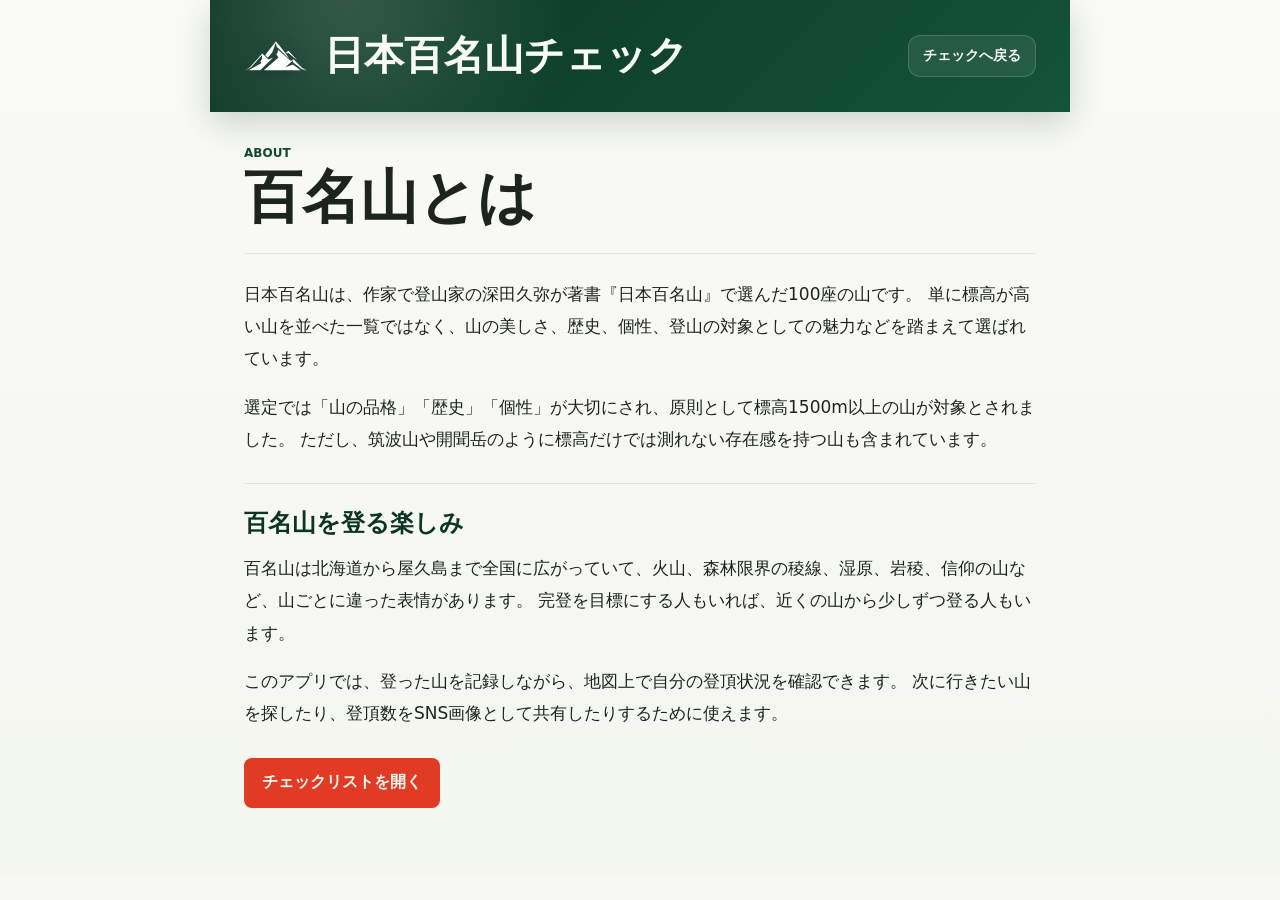
==== about.html @ 165fc1d6 "百名山とはを追加" ====
<!doctype html>
<html lang="ja">
  <head>
    <meta charset="utf-8" />
    <meta name="viewport" content="width=device-width, initial-scale=1" />
    <meta name="theme-color" content="#f6f2e9" />
    <meta
      name="description"
      content="日本百名山の由来、選定の考え方、楽しみ方を紹介するページ。"
    />
    <title>百名山とは | 日本百名山チェック</title>
    <link rel="stylesheet" href="./styles.css" />
  </head>
  <body>
    <div class="app-shell">
      <header class="site-header">
        <a class="brand-lockup brand-link" href="./index.html" aria-label="日本百名山チェックへ戻る">
          <div class="brand-mark" aria-hidden="true">
            <img src="./assets/brand-logo-white-transparent.png" width="64" height="46" alt="" />
          </div>
          <div>
            <p class="eyebrow">Hyakumeizan Badge</p>
            <h1>日本百名山チェック</h1>
          </div>
        </a>
        <a class="header-link" href="./index.html">チェックへ戻る</a>
      </header>

      <main class="content-page" aria-labelledby="aboutTitle">
        <p class="eyebrow">About</p>
        <h2 id="aboutTitle">百名山とは</h2>

        <section class="content-section">
          <p>
            日本百名山は、作家で登山家の深田久弥が著書『日本百名山』で選んだ100座の山です。
            単に標高が高い山を並べた一覧ではなく、山の美しさ、歴史、個性、登山の対象としての魅力などを踏まえて選ばれています。
          </p>
          <p>
            選定では「山の品格」「歴史」「個性」が大切にされ、原則として標高1500m以上の山が対象とされました。
            ただし、筑波山や開聞岳のように標高だけでは測れない存在感を持つ山も含まれています。
          </p>
        </section>

        <section class="content-section">
          <h3>百名山を登る楽しみ</h3>
          <p>
            百名山は北海道から屋久島まで全国に広がっていて、火山、森林限界の稜線、湿原、岩稜、信仰の山など、山ごとに違った表情があります。
            完登を目標にする人もいれば、近くの山から少しずつ登る人もいます。
          </p>
          <p>
            このアプリでは、登った山を記録しながら、地図上で自分の登頂状況を確認できます。
            次に行きたい山を探したり、登頂数をSNS画像として共有したりするために使えます。
          </p>
        </section>

        <a class="primary-link" href="./index.html">チェックリストを開く</a>
      </main>
    </div>
  </body>
</html>
---- styles.css ----
:root {
  color-scheme: light;
  --paper: #f7f8f4;
  --paper-strong: #ffffff;
  --ink: #1d2420;
  --muted: #707a74;
  --line: #e1e5dd;
  --forest: #124733;
  --forest-dark: #0b3424;
  --accent: #e13b25;
  --accent-dark: #b92d1d;
  --ash: #8a918c;
  --shadow: 0 18px 50px rgba(22, 35, 28, 0.1);
  --soft-shadow: 0 8px 22px rgba(22, 35, 28, 0.08);
}

* {
  box-sizing: border-box;
}

html {
  min-height: 100%;
  background: var(--paper);
}

body {
  margin: 0;
  min-height: 100%;
  color: var(--ink);
  font-family: Inter, ui-sans-serif, system-ui, -apple-system, BlinkMacSystemFont, "Hiragino Sans", "Yu Gothic", sans-serif;
  font-feature-settings: "palt";
  background:
    linear-gradient(180deg, #f9faf6 0%, var(--paper) 46%, #f4f6f0 100%);
}

body.modal-open {
  overflow: hidden;
}

button,
input,
select {
  font: inherit;
}

button {
  cursor: pointer;
}

.app-shell {
  width: min(860px, 100%);
  margin: 0 auto;
  padding: 0 0 32px;
  background: transparent;
}

.site-header {
  display: flex;
  align-items: center;
  justify-content: space-between;
  gap: 18px;
  min-height: 112px;
  padding: 20px 34px;
  background:
    radial-gradient(circle at 16% 0%, rgba(255, 255, 255, 0.16), transparent 220px),
    linear-gradient(135deg, #0b3424, #15533b);
  color: #f8fbf7;
  box-shadow: 0 12px 32px rgba(11, 52, 36, 0.18);
}

.site-header > .brand-lockup {
  display: flex;
}

.header-menu {
  position: relative;
  flex: 0 0 auto;
}

.menu-button {
  display: inline-flex;
  flex-direction: column;
  align-items: center;
  justify-content: center;
  gap: 4px;
  width: 48px;
  height: 48px;
  border: 1px solid rgba(255, 255, 255, 0.16);
  border-radius: 14px;
  background: rgba(255, 255, 255, 0.08);
  backdrop-filter: blur(8px);
}

.menu-button span {
  display: block;
  width: 22px;
  height: 2px;
  border-radius: 999px;
  background: #f8fbf7;
  box-shadow: none;
}

.menu-popover {
  position: absolute;
  top: calc(100% + 8px);
  right: 0;
  z-index: 10;
  min-width: 170px;
  padding: 6px;
  border: 1px solid var(--line);
  border-radius: 14px;
  background: rgba(255, 255, 255, 0.96);
  box-shadow: var(--shadow);
}

.menu-popover[hidden] {
  display: none;
}

.menu-popover button,
.menu-popover a {
  display: flex;
  align-items: center;
  width: 100%;
  min-height: 38px;
  padding: 0 10px;
  border: 0;
  border-radius: 10px;
  background: transparent;
  color: var(--forest-dark);
  text-align: left;
  text-decoration: none;
  font-weight: 700;
}

.menu-popover button:hover,
.menu-popover button:focus-visible,
.menu-popover a:hover,
.menu-popover a:focus-visible {
  background: rgba(44, 85, 65, 0.08);
}

.brand-lockup,
.mini-lockup {
  display: flex;
  align-items: center;
  gap: 16px;
}

.brand-link {
  color: inherit;
  text-decoration: none;
}

.brand-mark,
.mini-mark,
.summit-badge {
  display: inline-flex;
  align-items: center;
  justify-content: center;
  flex: 0 0 auto;
  border-radius: 999px;
  background: var(--forest-dark);
  color: #fffaf0;
}

.brand-mark {
  width: 64px;
  height: 46px;
  overflow: hidden;
  border-radius: 0;
  background: transparent;
  box-shadow: none;
  color: #f8fbf7;
}

.mini-mark {
  width: 42px;
  height: 42px;
}

.summit-badge {
  width: 92px;
  height: 92px;
  margin-left: 0;
  background: linear-gradient(145deg, #0e3e2c, #18543d);
  box-shadow: var(--soft-shadow);
}

.brand-mark img,
.mini-mark img,
.summit-badge img {
  display: block;
  width: 86%;
  height: 86%;
  object-fit: contain;
  filter: drop-shadow(0 4px 10px rgba(0, 0, 0, 0.18));
}

.brand-mark img {
  width: 100%;
  height: 100%;
}

.eyebrow {
  margin: 0 0 6px;
  color: var(--forest);
  font-size: 12px;
  font-weight: 800;
  letter-spacing: 0;
  text-transform: uppercase;
}

.progress-head .eyebrow {
  margin: 0 0 8px;
  color: var(--forest);
  font-size: 18px;
  font-weight: 800;
}

.site-header .eyebrow {
  display: none;
}

h1,
h2 {
  margin: 0;
  line-height: 1.05;
  letter-spacing: 0;
}

h1 {
  color: inherit;
  font-size: clamp(28px, 4.8vw, 38px);
  font-weight: 700;
  line-height: 1.2;
  text-shadow: none;
}

.site-header h1 {
  font-family: "Hiragino Sans", "Hiragino Kaku Gothic ProN", "Yu Gothic UI", "Yu Gothic", system-ui, sans-serif;
  font-size: clamp(28px, 4.6vw, 40px);
  font-weight: 700;
  line-height: 1.18;
}

h2 {
  font-size: 20px;
}

.format-badge {
  display: inline-flex;
  align-items: center;
  justify-content: center;
  min-width: 70px;
  height: 40px;
  border-radius: 999px;
  background: var(--forest-dark);
  color: #fffdf8;
  font-weight: 900;
}

.header-link {
  display: inline-flex;
  align-items: center;
  justify-content: center;
  min-height: 42px;
  padding: 0 14px;
  border: 1px solid rgba(255, 255, 255, 0.16);
  border-radius: 12px;
  background: rgba(255, 255, 255, 0.08);
  color: #f8fbf7;
  font-size: 14px;
  font-weight: 800;
  text-decoration: none;
}

.content-page {
  padding: 34px;
}

.content-page > .eyebrow {
  color: var(--forest);
}

.content-page h2 {
  margin: 0 0 24px;
  color: var(--ink);
  font-size: clamp(34px, 7vw, 58px);
  font-weight: 850;
  line-height: 1.08;
}

.content-section {
  margin: 0 0 28px;
  padding-top: 24px;
  border-top: 1px solid var(--line);
}

.content-section h3 {
  margin: 0 0 14px;
  color: var(--forest-dark);
  font-size: 24px;
  line-height: 1.25;
}

.content-section p {
  margin: 0 0 16px;
  color: var(--ink);
  font-size: 17px;
  font-weight: 500;
  line-height: 1.9;
}

.primary-link {
  display: inline-flex;
  align-items: center;
  justify-content: center;
  min-height: 50px;
  padding: 0 18px;
  border-radius: 8px;
  background: var(--accent);
  color: #fffaf0;
  font-weight: 900;
  text-decoration: none;
}

.layout {
  display: grid;
  grid-template-columns: 1fr;
  gap: 0;
  align-items: start;
  padding: 34px;
}

.panel {
  border: 0;
  border-radius: 0;
  background: transparent;
  box-shadow: none;
}

.progress-panel,
.controls-panel,
.share-panel {
  padding: 0;
}

.progress-panel,
.controls-panel {
  position: static;
}

.share-panel {
  width: min(520px, calc(100vw - 28px));
  max-height: calc(100vh - 28px);
  overflow: auto;
  padding: 18px;
  border: 1px solid rgba(78, 72, 60, 0.16);
  border-radius: 8px;
  background: rgba(255, 250, 240, 0.96);
  box-shadow: var(--shadow);
}

.progress-head,
.share-head {
  display: flex;
  align-items: center;
  justify-content: space-between;
  gap: 18px;
}

.progress-head {
  display: grid;
  grid-template-columns: 92px minmax(0, 1fr) 112px;
  margin-bottom: 20px;
}

.progress-head h2 {
  display: flex;
  align-items: baseline;
  gap: 14px;
  font-size: clamp(66px, 10vw, 88px);
  font-weight: 800;
  line-height: 0.95;
}

.progress-head h2 span:first-child {
  color: var(--accent);
}

.progress-head h2 span:last-child {
  color: var(--ink);
  font-size: 0.54em;
  font-weight: 700;
}

.share-modal {
  position: fixed;
  inset: 0;
  z-index: 20;
  display: grid;
  place-items: center;
  padding: 14px;
  background: rgba(31, 41, 35, 0.58);
}

.share-modal[hidden] {
  display: none;
}

.share-head-actions {
  display: flex;
  align-items: center;
  gap: 8px;
}

.icon-button {
  display: inline-flex;
  align-items: center;
  justify-content: center;
  width: 40px;
  height: 40px;
  border: 1px solid var(--line);
  border-radius: 999px;
  background: #fffaf0;
  color: var(--forest-dark);
  font-size: 24px;
  font-weight: 900;
  line-height: 1;
}

.rate-ring {
  display: inline-flex;
  align-items: center;
  justify-content: center;
  width: 112px;
  height: 112px;
  border-radius: 999px;
  background:
    radial-gradient(circle at center, var(--paper) 58%, transparent 59%),
    conic-gradient(var(--accent) calc(var(--rate, 0) * 1%), #dde2da 0);
  color: var(--ink);
  font-size: 30px;
  font-weight: 800;
}

.progress-track {
  overflow: hidden;
  height: 14px;
  margin: 0 0 28px;
  border-radius: 999px;
  background: #dfe3dc;
}

.progress-fill {
  width: 0%;
  height: 100%;
  border-radius: inherit;
  background: linear-gradient(90deg, var(--accent), #d91e0f);
  transition: width 180ms ease;
}

.taunt {
  display: none;
}

.map-wrap {
  position: relative;
  overflow: hidden;
  border: 1px solid var(--line);
  border-radius: 22px;
  background:
    radial-gradient(circle at 30% 20%, rgba(255, 255, 255, 0.72), transparent 260px),
    #ffffff;
  box-shadow: inset 0 0 0 1px rgba(255, 255, 255, 0.65);
}

#mountainMap {
  display: block;
  width: 100%;
  aspect-ratio: 1 / 0.93;
}

.map-legend {
  position: absolute;
  z-index: 1;
  top: 24px;
  left: 24px;
  display: grid;
  gap: 10px;
  color: var(--ink);
  font-size: 14px;
  font-weight: 700;
  padding: 10px 12px;
  border: 1px solid rgba(225, 229, 221, 0.8);
  border-radius: 14px;
  background: rgba(255, 255, 255, 0.72);
  backdrop-filter: blur(8px);
}

.map-legend span {
  display: inline-flex;
  align-items: center;
  gap: 7px;
}

.legend-dot {
  width: 10px;
  height: 10px;
  border-radius: 999px;
  background: var(--ash);
}

.legend-dot.climbed {
  background: var(--accent);
}

.land {
  fill: #d8d8cf;
  stroke: rgba(35, 38, 34, 0.22);
  stroke-width: 1.4;
  vector-effect: non-scaling-stroke;
}

.map-inset-divider {
  fill: none;
  stroke: rgba(35, 38, 34, 0.18);
  stroke-width: 1.2;
  stroke-linecap: round;
  vector-effect: non-scaling-stroke;
}

.inset-land {
  stroke: rgba(35, 38, 34, 0.28);
}

.mountain-dot {
  fill: var(--ash);
  stroke: var(--paper);
  stroke-width: 2;
  transition: r 120ms ease, fill 120ms ease, opacity 120ms ease;
}

.mountain-dot.is-climbed {
  fill: var(--accent);
}

.mountain-dot.is-selected {
  r: 8;
  stroke: #ffffff;
  stroke-width: 3.2;
}

.toolbar {
  display: flex;
  flex-wrap: wrap;
  gap: 14px;
  margin-top: 24px;
}

.search-box {
  display: block;
  flex: 1 0 100%;
  color: var(--muted);
  font-size: 12px;
  font-weight: 800;
  position: relative;
}

.search-box span {
  position: absolute;
  width: 1px;
  height: 1px;
  overflow: hidden;
  clip: rect(0 0 0 0);
}

.search-box input,
.toolbar select {
  width: 100%;
  min-height: 58px;
  border: 1px solid var(--line);
  border-radius: 16px;
  background: rgba(255, 255, 255, 0.92);
  color: var(--ink);
  padding: 0 18px;
  outline: none;
  font-size: 18px;
  font-weight: 650;
  box-shadow: 0 1px 0 rgba(255, 255, 255, 0.8);
}

.search-box::before {
  content: "";
  position: absolute;
  left: 19px;
  top: 50%;
  width: 19px;
  height: 19px;
  background: var(--muted);
  opacity: 0.58;
  transform: translateY(-50%);
  mask: url("data:image/svg+xml,%3Csvg%20viewBox%3D%270%200%2024%2024%27%20xmlns%3D%27http%3A//www.w3.org/2000/svg%27%3E%3Cpath%20d%3D%27m21%2021-4.35-4.35M10.5%2018a7.5%207.5%200%201%201%200-15%207.5%207.5%200%200%201%200%2015Z%27%20fill%3D%27none%27%20stroke%3D%27black%27%20stroke-width%3D%272.1%27%20stroke-linecap%3D%27round%27/%3E%3C/svg%3E") center / contain no-repeat;
  pointer-events: none;
}

.search-box input {
  padding-left: 48px;
}

.search-box input::placeholder {
  color: #a0a7a2;
}

.toolbar select {
  width: auto;
  min-height: 44px;
  padding: 0 38px 0 18px;
  border-radius: 12px;
  background:
    linear-gradient(45deg, transparent 50%, var(--muted) 50%) calc(100% - 20px) 50% / 7px 7px no-repeat,
    linear-gradient(135deg, var(--muted) 50%, transparent 50%) calc(100% - 15px) 50% / 7px 7px no-repeat,
    rgba(255, 255, 255, 0.92);
  font-size: 15px;
  font-weight: 700;
  appearance: none;
}

.search-box input:focus,
select:focus {
  border-color: var(--forest);
  box-shadow: 0 0 0 4px rgba(18, 71, 51, 0.11);
}

.segmented {
  display: inline-grid;
  grid-template-columns: repeat(3, minmax(0, 1fr));
  gap: 4px;
  min-height: 44px;
  padding: 4px;
  border: 1px solid var(--line);
  border-radius: 14px;
  background: rgba(255, 255, 255, 0.72);
}

.segment {
  min-height: 34px;
  padding: 0 16px;
  border: 0;
  border-radius: 10px;
  background: transparent;
  color: var(--muted);
  font-size: 14px;
  font-weight: 750;
  white-space: nowrap;
  transition: background 150ms ease, color 150ms ease, box-shadow 150ms ease;
}

.segment.is-active {
  background: var(--forest);
  color: #ffffff;
  box-shadow: 0 6px 14px rgba(18, 71, 51, 0.18);
}

.list-meta {
  display: flex;
  align-items: center;
  justify-content: space-between;
  margin: 22px 0 0;
  color: var(--muted);
  font-size: 13px;
  font-weight: 700;
}

.mountain-list {
  display: grid;
  max-height: none;
  min-height: 0;
  overflow: visible;
  padding-right: 0;
  gap: 0;
  margin-top: 8px;
  border-top: 1px solid var(--line);
}

.mountain-row {
  display: grid;
  grid-template-columns: 38px minmax(0, 1fr) auto;
  gap: 14px;
  align-items: center;
  min-height: 76px;
  padding: 12px 4px;
  border: 0;
  border-bottom: 1px solid var(--line);
  border-radius: 0;
  background: transparent;
}

.mountain-row.is-selected {
  border-color: rgba(225, 59, 37, 0.42);
  background: rgba(225, 59, 37, 0.035);
  box-shadow: none;
}

.mountain-row input {
  width: 28px;
  height: 28px;
  margin: 0;
  appearance: none;
  border: 2px solid #a5aca7;
  border-radius: 8px;
  background: transparent;
  transition: background 140ms ease, border-color 140ms ease, box-shadow 140ms ease;
}

.mountain-row input:checked {
  border-color: var(--accent);
  background: var(--accent);
  box-shadow: 0 6px 14px rgba(225, 59, 37, 0.22);
}

.mountain-row input:checked::after {
  content: "";
  display: block;
  width: 100%;
  height: 100%;
  background: #ffffff;
  mask: url("data:image/svg+xml,%3Csvg%20viewBox%3D%270%200%2024%2024%27%20xmlns%3D%27http%3A//www.w3.org/2000/svg%27%3E%3Cpath%20d%3D%27M5%2012.6l4.3%204.3L19%207.2%27%20fill%3D%27none%27%20stroke%3D%27black%27%20stroke-width%3D%273.2%27%20stroke-linecap%3D%27round%27%20stroke-linejoin%3D%27round%27/%3E%3C/svg%3E") center / 78% 78% no-repeat;
}

.mountain-name {
  display: flex;
  flex-wrap: wrap;
  align-items: baseline;
  gap: 6px 14px;
  font-weight: 800;
  font-size: 20px;
}

.mountain-kana {
  color: var(--muted);
  font-size: 13px;
  font-weight: 600;
}

.mountain-detail {
  margin-top: 5px;
  color: var(--muted);
  font-size: 13px;
  font-weight: 600;
}

.elevation {
  color: var(--ink);
  font-size: 15px;
  font-weight: 700;
  white-space: nowrap;
}

.text-button,
.ghost-button {
  border: 1px solid var(--line);
  border-radius: 12px;
  background: rgba(255, 255, 255, 0.78);
  color: var(--forest-dark);
  font-weight: 750;
}

.text-button {
  min-height: 38px;
  padding: 0 14px;
}

.ghost-button {
  min-height: 40px;
  padding: 0 14px;
}

#shareCanvas {
  display: block;
  width: 100%;
  margin: 16px 0;
  border: 1px solid var(--line);
  border-radius: 8px;
  background: #efe7d7;
}

.actions {
  display: grid;
  grid-template-columns: 1.2fr 1fr 1fr;
  gap: 8px;
}

.primary-button,
.secondary-button {
  display: inline-flex;
  align-items: center;
  justify-content: center;
  gap: 8px;
  min-height: 46px;
  border-radius: 8px;
  font-weight: 900;
}

.primary-button {
  border: 0;
  background: var(--accent);
  color: #fffaf0;
}

.map-share-button {
  display: inline-flex;
  align-items: center;
  justify-content: center;
  gap: 8px;
  width: 100%;
  min-height: 58px;
  margin: 22px 0 0;
  border: 1px solid var(--line);
  border-radius: 16px;
  background: rgba(255, 255, 255, 0.86);
  color: var(--ink);
  font-size: 18px;
  font-weight: 800;
  box-shadow: var(--soft-shadow);
}

.share-icon {
  width: 24px;
  height: 24px;
  flex: 0 0 auto;
  object-fit: contain;
}

.secondary-button {
  border: 1px solid var(--line);
  background: #fffdf7;
  color: var(--forest-dark);
}

.privacy-note {
  margin: 14px 0 0;
  color: var(--muted);
  font-size: 12px;
  line-height: 1.6;
}

@media (max-width: 1120px) {
  .layout {
    grid-template-columns: 1fr;
    align-items: start;
  }

  .progress-panel,
  .controls-panel {
    grid-column: 1;
    position: static;
  }
}

@media (max-width: 760px) {
  .app-shell {
    padding: 0 0 24px;
  }

  .site-header {
    min-height: 76px;
    align-items: center;
    gap: 10px;
    padding: 12px 18px;
  }

  .brand-lockup {
    flex: 1 1 auto;
    gap: 12px;
  }

  .brand-mark {
    width: 44px;
    height: 34px;
    margin-top: 0;
  }

  .menu-button {
    width: 40px;
    height: 40px;
    gap: 4px;
  }

  .menu-button span {
    width: 24px;
    height: 3px;
  }

  h1 {
    font-size: clamp(20px, 5.6vw, 25px);
  }

  .site-header h1 {
    font-size: clamp(21px, 5.8vw, 26px);
    font-weight: 700;
  }

  .layout {
    grid-template-columns: 1fr;
    padding: 22px 16px;
  }

  .progress-head {
    grid-template-columns: 58px minmax(0, 1fr) 74px;
    gap: 12px;
    margin-bottom: 18px;
  }

  .summit-badge {
    display: inline-flex;
    width: 58px;
    height: 58px;
  }

  .progress-head .eyebrow {
    margin-bottom: 4px;
    font-size: 15px;
  }

  .progress-head h2 {
    gap: 8px;
    font-size: clamp(44px, 13vw, 62px);
  }

  .rate-ring {
    width: 74px;
    height: 74px;
    font-size: 22px;
  }

  .progress-track {
    height: 12px;
    margin-bottom: 20px;
  }

  .map-wrap {
    border-radius: 18px;
  }

  .map-legend {
    top: 22px;
    left: 20px;
    gap: 10px;
    font-size: 15px;
  }

  .legend-dot {
    width: 14px;
    height: 14px;
  }

  .toolbar {
    gap: 12px 8px;
    margin-top: 18px;
  }

  .search-box input,
  .toolbar select {
    min-height: 48px;
    border-radius: 12px;
    font-size: 18px;
  }

  .search-box input {
    padding: 0 16px 0 48px;
  }

  .toolbar select,
  .segment {
    min-height: 36px;
    padding: 0 12px;
    font-size: 14px;
  }

  .list-meta {
    margin-top: 18px;
    font-size: 13px;
  }

  .mountain-list {
    max-height: none;
    min-height: 0;
  }

  .mountain-row {
    grid-template-columns: 34px minmax(0, 1fr) auto;
    gap: 12px;
    min-height: 72px;
    padding: 12px 2px;
  }

  .mountain-row input {
    width: 28px;
    height: 28px;
  }

  .mountain-name {
    gap: 6px 12px;
    font-size: 20px;
  }

  .mountain-kana,
  .mountain-detail {
    font-size: 14px;
  }

  .elevation {
    font-size: 16px;
  }

  .map-share-button {
    min-height: 58px;
    margin-top: 18px;
    border-radius: 12px;
    font-size: 20px;
  }

  .actions {
    grid-template-columns: 1fr;
  }
}
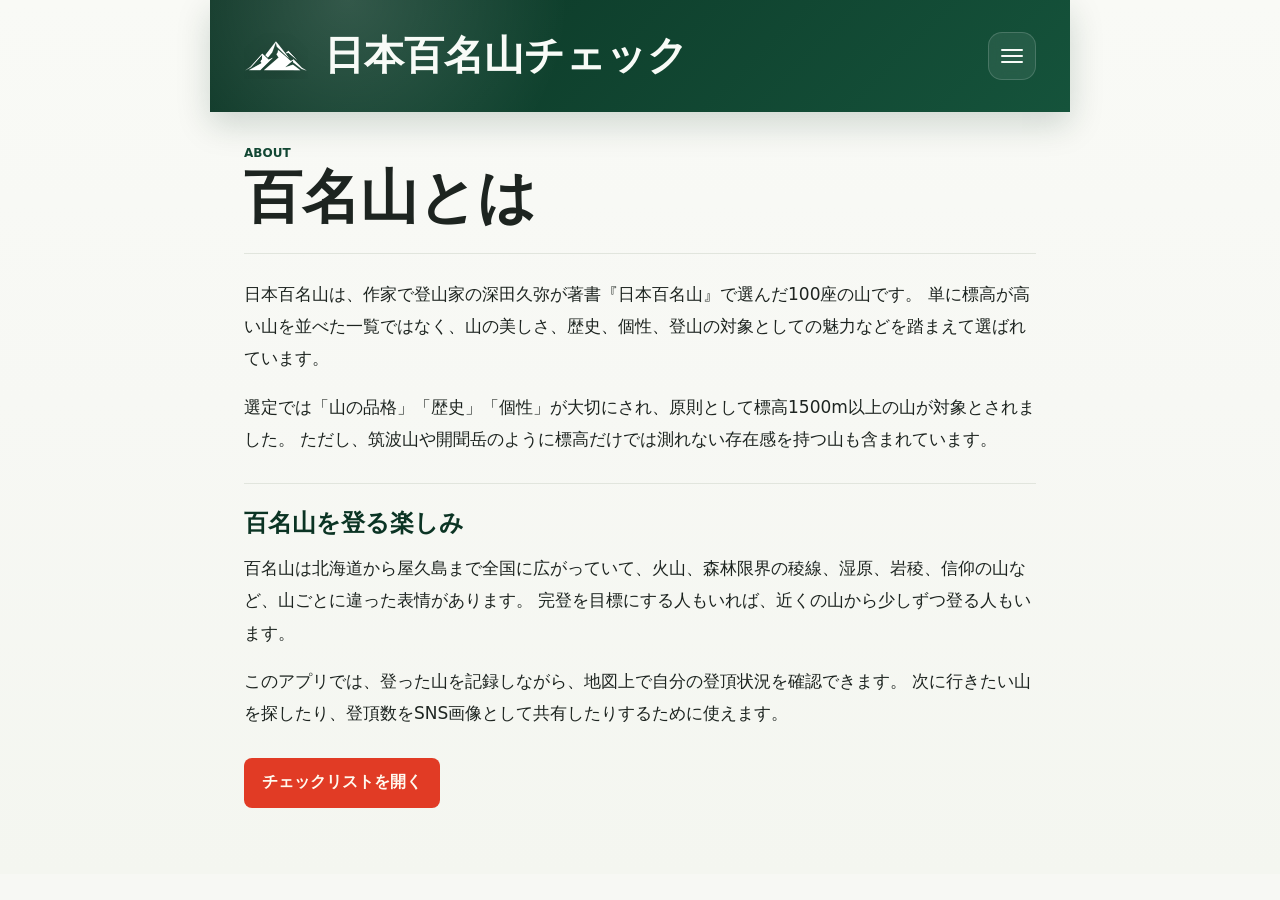
==== commit e343c8ef: "文字変更" ====
--- a/about.html
+++ b/about.html
@@ -23,7 +23,16 @@
             <h1>日本百名山チェック</h1>
           </div>
         </a>
-        <a class="header-link" href="./index.html">チェックへ戻る</a>
+        <div class="header-menu">
+          <button class="menu-button" id="aboutMenuButton" type="button" aria-label="メニューを開く" aria-expanded="false" aria-controls="aboutHeaderMenu">
+            <span></span>
+            <span></span>
+            <span></span>
+          </button>
+          <div class="menu-popover" id="aboutHeaderMenu" hidden>
+            <a href="./index.html">チェックへ戻る</a>
+          </div>
+        </div>
       </header>
 
       <main class="content-page" aria-labelledby="aboutTitle">
@@ -56,5 +65,31 @@
         <a class="primary-link" href="./index.html">チェックリストを開く</a>
       </main>
     </div>
+    <script>
+      const aboutMenuButton = document.querySelector("#aboutMenuButton");
+      const aboutHeaderMenu = document.querySelector("#aboutHeaderMenu");
+
+      function setAboutMenuOpen(open) {
+        aboutHeaderMenu.hidden = !open;
+        aboutMenuButton.setAttribute("aria-expanded", String(open));
+      }
+
+      aboutMenuButton.addEventListener("click", () => {
+        setAboutMenuOpen(aboutHeaderMenu.hidden);
+      });
+
+      document.addEventListener("keydown", (event) => {
+        if (event.key === "Escape" && !aboutHeaderMenu.hidden) {
+          setAboutMenuOpen(false);
+          aboutMenuButton.focus({ preventScroll: true });
+        }
+      });
+
+      document.addEventListener("click", (event) => {
+        if (!aboutHeaderMenu.hidden && !event.target.closest(".header-menu")) {
+          setAboutMenuOpen(false);
+        }
+      });
+    </script>
   </body>
 </html>
--- a/styles.css
+++ b/styles.css
@@ -246,18 +246,6 @@
 
 h2 {
   font-size: 20px;
-}
-
-.format-badge {
-  display: inline-flex;
-  align-items: center;
-  justify-content: center;
-  min-width: 70px;
-  height: 40px;
-  border-radius: 999px;
-  background: var(--forest-dark);
-  color: #fffdf8;
-  font-weight: 900;
 }
 
 .header-link {
@@ -788,7 +776,7 @@
 
 .actions {
   display: grid;
-  grid-template-columns: 1.2fr 1fr 1fr;
+  grid-template-columns: 1fr 1fr;
   gap: 8px;
 }
 
